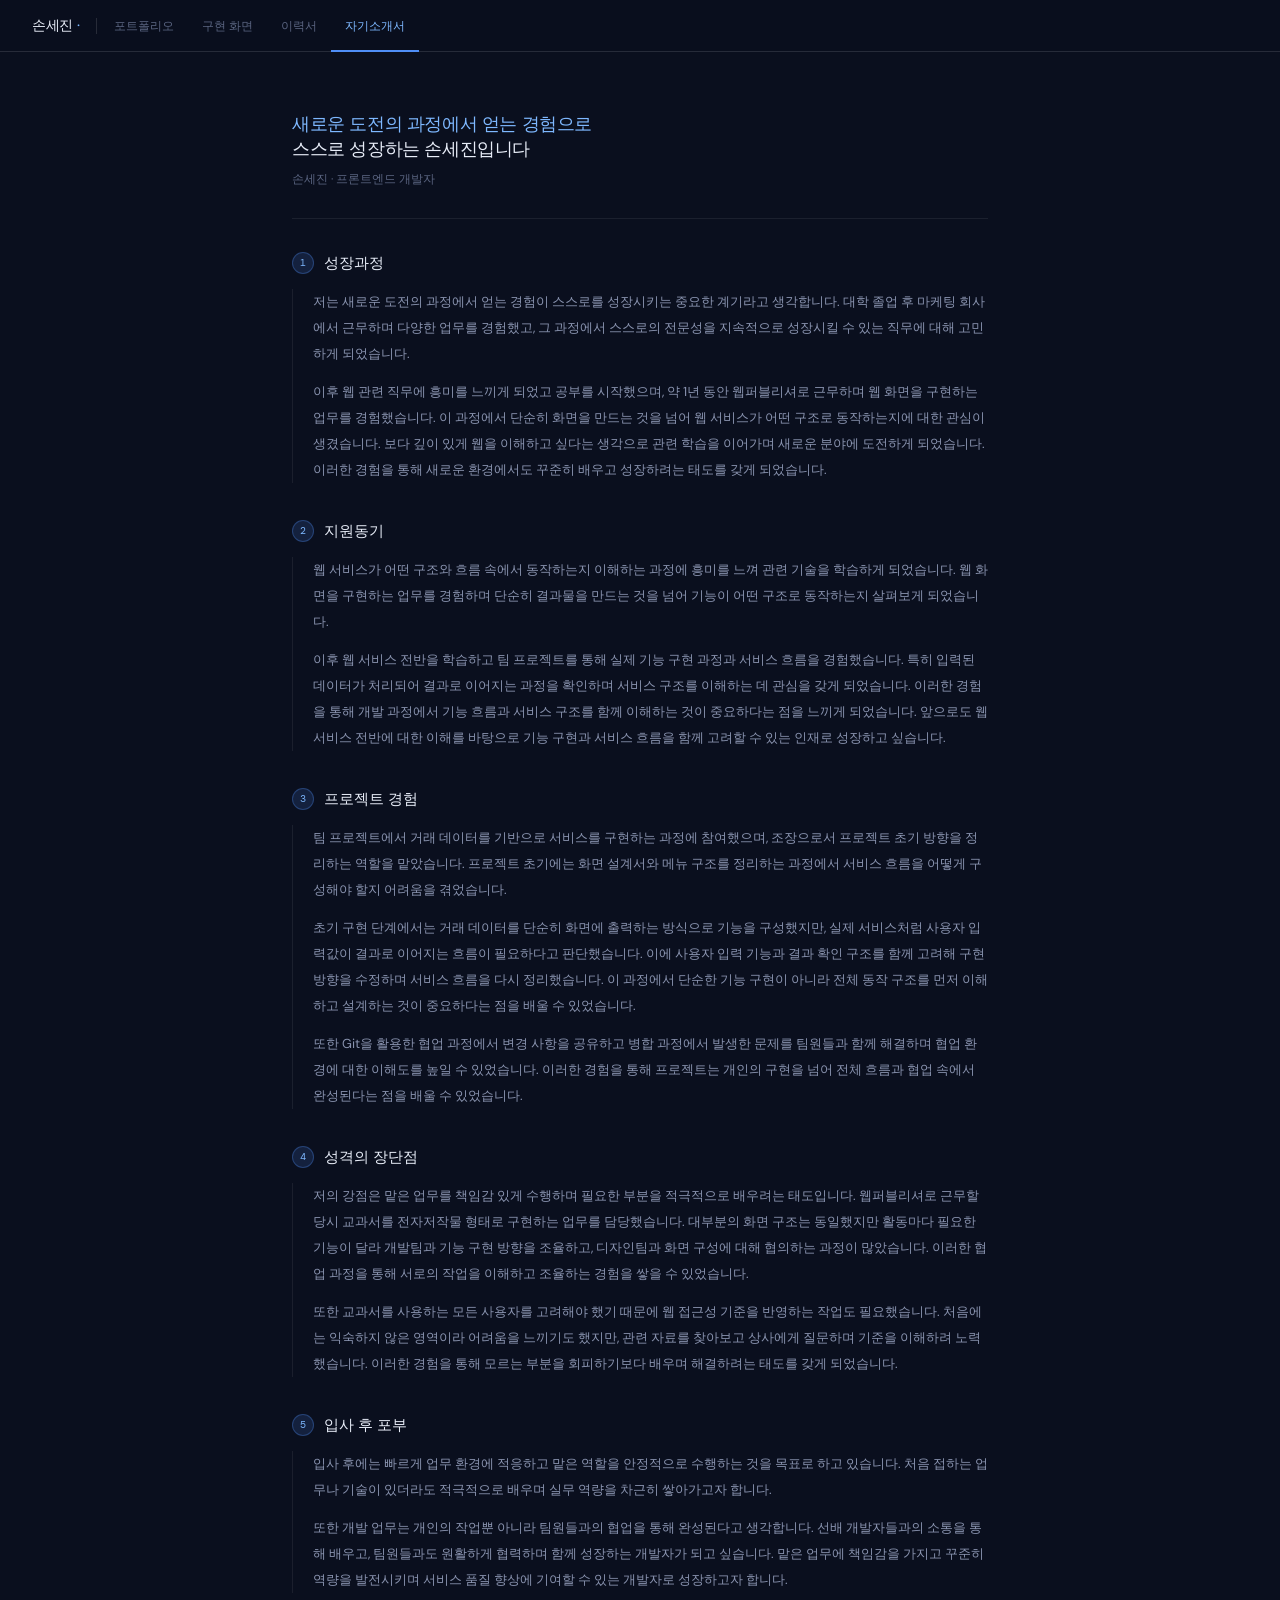
==== cover-letter.html @ 0fcbbf25 "Add files via upload" ====
<!DOCTYPE html>
<html lang="ko">
<head>
<meta charset="UTF-8">
<meta name="viewport" content="width=device-width, initial-scale=1.0">
<title>자기소개서 · 손세진</title>
<link rel="stylesheet" href="assets/nav.css">
<style>
.cover-wrap { max-width: 760px; margin: 0 auto; padding: 40px 32px 60px; }

.cover-top {
  padding-bottom: 28px; border-bottom: 0.5px solid var(--border); margin-bottom: 32px;
}
.cover-headline {
  font-size: 18px; font-weight: 300; color: var(--text);
  letter-spacing: -0.4px; line-height: 1.4; margin-bottom: 8px;
}
.cover-headline strong { font-weight: 500; color: var(--accent2); }
.cover-sub { font-size: 12px; color: var(--text3); }

.cover-item { margin-bottom: 36px; }
.cover-q {
  display: flex; align-items: center; gap: 10px; margin-bottom: 14px;
}
.cover-num {
  width: 22px; height: 22px; border-radius: 50%;
  background: var(--accent-dim); border: 0.5px solid rgba(79,142,247,0.3);
  display: flex; align-items: center; justify-content: center;
  font-family: var(--mono); font-size: 10px; color: var(--accent2);
  flex-shrink: 0;
}
.cover-q-title { font-size: 15px; font-weight: 500; color: var(--text); }
.cover-body {
  font-size: 13px; color: var(--text2); line-height: 2;
  padding-left: 32px;
  border-left: 1.5px solid var(--border);
  padding: 0 0 0 20px;
}
.cover-body p { margin-bottom: 12px; }
.cover-body p:last-child { margin-bottom: 0; }
</style>
</head>
<body>

<nav class="nav">
  <a href="index.html" class="nav-brand">손세진 <span>·</span></a>
  <div class="nav-sep"></div>
  <ul>
    <li><a href="index.html">포트폴리오</a></li>
    <li><a href="screens.html">구현 화면</a></li>
    <li><a href="resume.html">이력서</a></li>
    <li><a href="cover-letter.html" class="active">자기소개서</a></li>
  </ul>
</nav>

<div class="page">
<div class="cover-wrap">

  <div class="cover-top">
    <div class="cover-headline"><strong>새로운 도전의 과정에서 얻는 경험으로</strong><br>스스로 성장하는 손세진입니다</div>
    <div class="cover-sub">손세진 · 프론트엔드 개발자</div>
  </div>

  <div class="cover-item">
    <div class="cover-q">
      <div class="cover-num">1</div>
      <div class="cover-q-title">성장과정</div>
    </div>
    <div class="cover-body">
      <p>저는 새로운 도전의 과정에서 얻는 경험이 스스로를 성장시키는 중요한 계기라고 생각합니다. 대학 졸업 후 마케팅 회사에서 근무하며 다양한 업무를 경험했고, 그 과정에서 스스로의 전문성을 지속적으로 성장시킬 수 있는 직무에 대해 고민하게 되었습니다.</p>
      <p>이후 웹 관련 직무에 흥미를 느끼게 되었고 공부를 시작했으며, 약 1년 동안 웹퍼블리셔로 근무하며 웹 화면을 구현하는 업무를 경험했습니다. 이 과정에서 단순히 화면을 만드는 것을 넘어 웹 서비스가 어떤 구조로 동작하는지에 대한 관심이 생겼습니다. 보다 깊이 있게 웹을 이해하고 싶다는 생각으로 관련 학습을 이어가며 새로운 분야에 도전하게 되었습니다. 이러한 경험을 통해 새로운 환경에서도 꾸준히 배우고 성장하려는 태도를 갖게 되었습니다.</p>
    </div>
  </div>

  <div class="cover-item">
    <div class="cover-q">
      <div class="cover-num">2</div>
      <div class="cover-q-title">지원동기</div>
    </div>
    <div class="cover-body">
      <p>웹 서비스가 어떤 구조와 흐름 속에서 동작하는지 이해하는 과정에 흥미를 느껴 관련 기술을 학습하게 되었습니다. 웹 화면을 구현하는 업무를 경험하며 단순히 결과물을 만드는 것을 넘어 기능이 어떤 구조로 동작하는지 살펴보게 되었습니다.</p>
      <p>이후 웹 서비스 전반을 학습하고 팀 프로젝트를 통해 실제 기능 구현 과정과 서비스 흐름을 경험했습니다. 특히 입력된 데이터가 처리되어 결과로 이어지는 과정을 확인하며 서비스 구조를 이해하는 데 관심을 갖게 되었습니다. 이러한 경험을 통해 개발 과정에서 기능 흐름과 서비스 구조를 함께 이해하는 것이 중요하다는 점을 느끼게 되었습니다. 앞으로도 웹 서비스 전반에 대한 이해를 바탕으로 기능 구현과 서비스 흐름을 함께 고려할 수 있는 인재로 성장하고 싶습니다.</p>
    </div>
  </div>

  <div class="cover-item">
    <div class="cover-q">
      <div class="cover-num">3</div>
      <div class="cover-q-title">프로젝트 경험</div>
    </div>
    <div class="cover-body">
      <p>팀 프로젝트에서 거래 데이터를 기반으로 서비스를 구현하는 과정에 참여했으며, 조장으로서 프로젝트 초기 방향을 정리하는 역할을 맡았습니다. 프로젝트 초기에는 화면 설계서와 메뉴 구조를 정리하는 과정에서 서비스 흐름을 어떻게 구성해야 할지 어려움을 겪었습니다.</p>
      <p>초기 구현 단계에서는 거래 데이터를 단순히 화면에 출력하는 방식으로 기능을 구성했지만, 실제 서비스처럼 사용자 입력값이 결과로 이어지는 흐름이 필요하다고 판단했습니다. 이에 사용자 입력 기능과 결과 확인 구조를 함께 고려해 구현 방향을 수정하며 서비스 흐름을 다시 정리했습니다. 이 과정에서 단순한 기능 구현이 아니라 전체 동작 구조를 먼저 이해하고 설계하는 것이 중요하다는 점을 배울 수 있었습니다.</p>
      <p>또한 Git을 활용한 협업 과정에서 변경 사항을 공유하고 병합 과정에서 발생한 문제를 팀원들과 함께 해결하며 협업 환경에 대한 이해도를 높일 수 있었습니다. 이러한 경험을 통해 프로젝트는 개인의 구현을 넘어 전체 흐름과 협업 속에서 완성된다는 점을 배울 수 있었습니다.</p>
    </div>
  </div>

  <div class="cover-item">
    <div class="cover-q">
      <div class="cover-num">4</div>
      <div class="cover-q-title">성격의 장단점</div>
    </div>
    <div class="cover-body">
      <p>저의 강점은 맡은 업무를 책임감 있게 수행하며 필요한 부분을 적극적으로 배우려는 태도입니다. 웹퍼블리셔로 근무할 당시 교과서를 전자저작물 형태로 구현하는 업무를 담당했습니다. 대부분의 화면 구조는 동일했지만 활동마다 필요한 기능이 달라 개발팀과 기능 구현 방향을 조율하고, 디자인팀과 화면 구성에 대해 협의하는 과정이 많았습니다. 이러한 협업 과정을 통해 서로의 작업을 이해하고 조율하는 경험을 쌓을 수 있었습니다.</p>
      <p>또한 교과서를 사용하는 모든 사용자를 고려해야 했기 때문에 웹 접근성 기준을 반영하는 작업도 필요했습니다. 처음에는 익숙하지 않은 영역이라 어려움을 느끼기도 했지만, 관련 자료를 찾아보고 상사에게 질문하며 기준을 이해하려 노력했습니다. 이러한 경험을 통해 모르는 부분을 회피하기보다 배우며 해결하려는 태도를 갖게 되었습니다.</p>
    </div>
  </div>

  <div class="cover-item">
    <div class="cover-q">
      <div class="cover-num">5</div>
      <div class="cover-q-title">입사 후 포부</div>
    </div>
    <div class="cover-body">
      <p>입사 후에는 빠르게 업무 환경에 적응하고 맡은 역할을 안정적으로 수행하는 것을 목표로 하고 있습니다. 처음 접하는 업무나 기술이 있더라도 적극적으로 배우며 실무 역량을 차근히 쌓아가고자 합니다.</p>
      <p>또한 개발 업무는 개인의 작업뿐 아니라 팀원들과의 협업을 통해 완성된다고 생각합니다. 선배 개발자들과의 소통을 통해 배우고, 팀원들과도 원활하게 협력하며 함께 성장하는 개발자가 되고 싶습니다. 맡은 업무에 책임감을 가지고 꾸준히 역량을 발전시키며 서비스 품질 향상에 기여할 수 있는 개발자로 성장하고자 합니다.</p>
    </div>
  </div>

</div>
</div>
</body>
</html>
---- assets/nav.css ----
@import url('https://fonts.googleapis.com/css2?family=DM+Sans:wght@300;400;500&family=DM+Mono:wght@400;500&display=swap');

:root {
  --bg: #0a0f1e;
  --bg2: #0f1629;
  --bg3: #141d35;
  --surface: #1a2340;
  --surface2: #1f2a4a;
  --border: rgba(255,255,255,0.07);
  --border2: rgba(255,255,255,0.12);
  --text: #e8edf8;
  --text2: #8a94b0;
  --text3: #5a6480;
  --accent: #4f8ef7;
  --accent2: #7eb8ff;
  --accent-dim: rgba(79,142,247,0.15);
  --green: #3dd68c;
  --green-dim: rgba(61,214,140,0.12);
  --amber: #f5a623;
  --amber-dim: rgba(245,166,35,0.12);
  --red: #e5534b;
  --red-dim: rgba(229,83,75,0.12);
  --purple: #a78bfa;
  --purple-dim: rgba(167,139,250,0.12);
  --teal: #2dd4bf;
  --teal-dim: rgba(45,212,191,0.12);
  --radius: 10px;
  --radius-sm: 6px;
  --font: 'DM Sans', sans-serif;
  --mono: 'DM Mono', monospace;
}

* { box-sizing: border-box; margin: 0; padding: 0; }

body {
  background: var(--bg);
  color: var(--text);
  font-family: var(--font);
  font-size: 14px;
  line-height: 1.6;
  min-height: 100vh;
}

/* ── NAV ── */
.nav {
  position: fixed; top: 0; left: 0; right: 0; z-index: 200;
  height: 52px;
  background: rgba(10,15,30,0.88);
  backdrop-filter: blur(16px);
  border-bottom: 0.5px solid var(--border2);
  display: flex; align-items: center;
  padding: 0 32px;
  gap: 0;
}
.nav-brand {
  font-size: 14px; font-weight: 500;
  color: var(--text);
  text-decoration: none;
  letter-spacing: -0.3px;
  margin-right: 12px;
  white-space: nowrap;
}
.nav-brand span { color: var(--accent2); }
.nav-sep { width: 0.5px; height: 16px; background: var(--border2); margin: 0 4px; }
.nav ul { list-style: none; display: flex; align-items: center; gap: 0; }
.nav ul li a {
  display: block;
  font-size: 12px; font-weight: 400;
  color: var(--text3);
  text-decoration: none;
  padding: 0 14px;
  height: 52px; line-height: 52px;
  border-bottom: 2px solid transparent;
  transition: color .15s, border-color .15s;
  white-space: nowrap;
}
.nav ul li a:hover { color: var(--text2); }
.nav ul li a.active { color: var(--accent2); border-bottom-color: var(--accent); }

/* ── LAYOUT ── */
.page { padding: 72px 0 60px; max-width: 860px; margin: 0 auto; }
.inner { padding: 0 32px; }

/* ── SECTION LABEL ── */
.sec-label {
  font-size: 10px; font-weight: 500;
  color: var(--text3);
  letter-spacing: 0.1em;
  text-transform: uppercase;
  margin: 32px 0 12px;
}
.sec-label.first { margin-top: 0; }

/* ── DIVIDER ── */
.divider { height: 0.5px; background: var(--border); margin: 28px 0; }

/* ── SCROLLBAR ── */
::-webkit-scrollbar { width: 4px; }
::-webkit-scrollbar-track { background: transparent; }
::-webkit-scrollbar-thumb { background: var(--surface2); border-radius: 2px; }
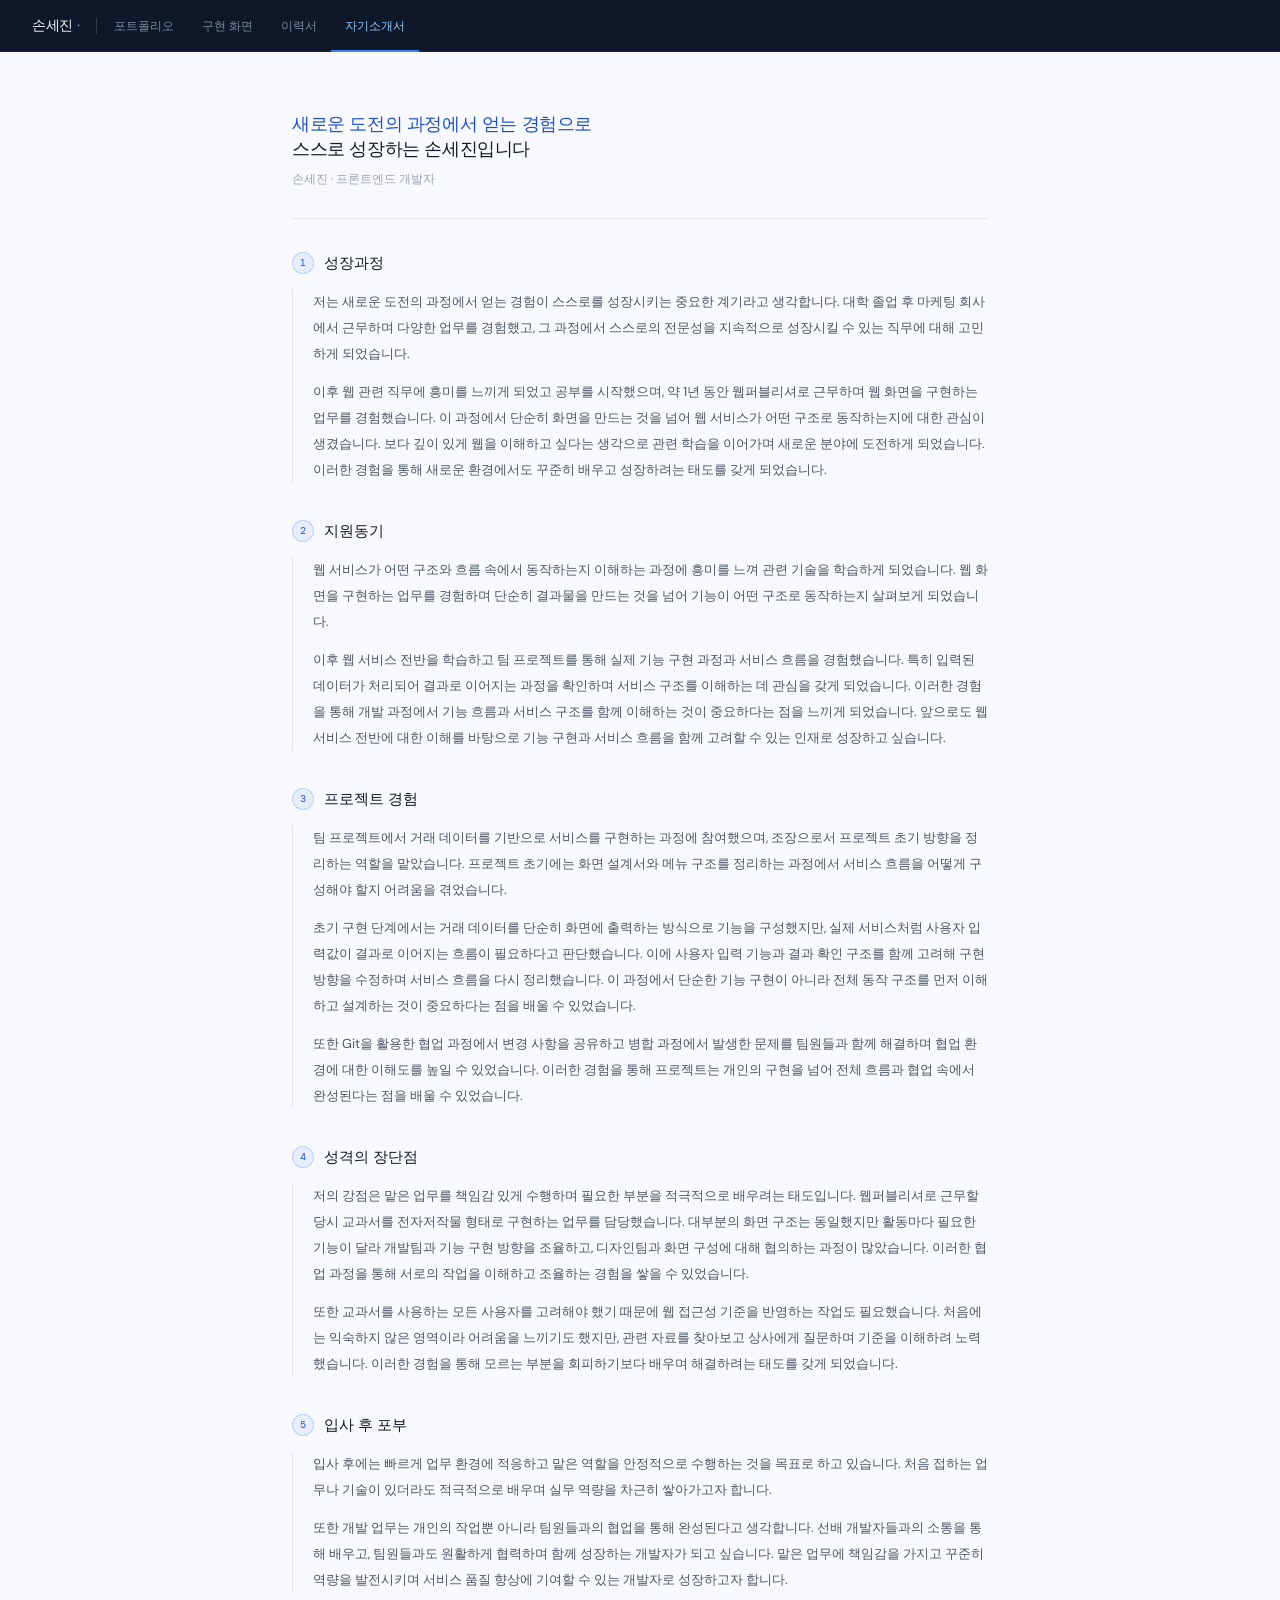
==== commit f7c6e0c0: "Add files via upload" ====
--- a/cover-letter.html
+++ b/cover-letter.html
@@ -38,6 +38,12 @@
 }
 .cover-body p { margin-bottom: 12px; }
 .cover-body p:last-child { margin-bottom: 0; }
+
+@media (max-width: 768px) {
+  .cover-wrap { padding: 28px 16px 40px; }
+  .cover-headline { font-size: 16px; }
+  .cover-body { font-size: 13px; }
+}
 </style>
 </head>
 <body>
--- a/assets/nav.css
+++ b/assets/nav.css
@@ -1,30 +1,40 @@
 @import url('https://fonts.googleapis.com/css2?family=DM+Sans:wght@300;400;500&family=DM+Mono:wght@400;500&display=swap');
 
 :root {
-  --bg: #0a0f1e;
-  --bg2: #0f1629;
-  --bg3: #141d35;
-  --surface: #1a2340;
-  --surface2: #1f2a4a;
-  --border: rgba(255,255,255,0.07);
-  --border2: rgba(255,255,255,0.12);
-  --text: #e8edf8;
-  --text2: #8a94b0;
-  --text3: #5a6480;
-  --accent: #4f8ef7;
-  --accent2: #7eb8ff;
-  --accent-dim: rgba(79,142,247,0.15);
-  --green: #3dd68c;
-  --green-dim: rgba(61,214,140,0.12);
-  --amber: #f5a623;
-  --amber-dim: rgba(245,166,35,0.12);
-  --red: #e5534b;
-  --red-dim: rgba(229,83,75,0.12);
-  --purple: #a78bfa;
-  --purple-dim: rgba(167,139,250,0.12);
-  --teal: #2dd4bf;
-  --teal-dim: rgba(45,212,191,0.12);
-  --radius: 10px;
+  /* 배경 */
+  --bg:       #f8f9fc;
+  --bg2:      #ffffff;
+  --bg3:      #f1f3f8;
+  --surface:  #ffffff;
+  --surface2: #f4f5f9;
+
+  /* 테두리 */
+  --border:   rgba(0,0,0,0.07);
+  --border2:  rgba(0,0,0,0.13);
+
+  /* 텍스트 */
+  --text:     #111827;
+  --text2:    #4b5563;
+  --text3:    #9ca3af;
+
+  /* 액센트 */
+  --accent:     #2563eb;
+  --accent2:    #1d4ed8;
+  --accent-dim: rgba(37,99,235,0.08);
+
+  /* 시맨틱 */
+  --green:      #059669;
+  --green-dim:  rgba(5,150,105,0.08);
+  --amber:      #d97706;
+  --amber-dim:  rgba(217,119,6,0.08);
+  --red:        #dc2626;
+  --red-dim:    rgba(220,38,38,0.08);
+  --purple:     #7c3aed;
+  --purple-dim: rgba(124,58,237,0.08);
+  --teal:       #0d9488;
+  --teal-dim:   rgba(13,148,136,0.08);
+
+  --radius:    10px;
   --radius-sm: 6px;
   --font: 'DM Sans', sans-serif;
   --mono: 'DM Mono', monospace;
@@ -41,32 +51,30 @@
   min-height: 100vh;
 }
 
-/* ── NAV ── */
+/* ── NAV (네비만 짙은 다크) ── */
 .nav {
   position: fixed; top: 0; left: 0; right: 0; z-index: 200;
   height: 52px;
-  background: rgba(10,15,30,0.88);
-  backdrop-filter: blur(16px);
-  border-bottom: 0.5px solid var(--border2);
+  background: #0f172a;
+  border-bottom: 1px solid rgba(255,255,255,0.06);
   display: flex; align-items: center;
   padding: 0 32px;
-  gap: 0;
 }
 .nav-brand {
   font-size: 14px; font-weight: 500;
-  color: var(--text);
+  color: #f1f5f9;
   text-decoration: none;
   letter-spacing: -0.3px;
   margin-right: 12px;
   white-space: nowrap;
 }
-.nav-brand span { color: var(--accent2); }
-.nav-sep { width: 0.5px; height: 16px; background: var(--border2); margin: 0 4px; }
+.nav-brand span { color: #60a5fa; }
+.nav-sep { width: 0.5px; height: 16px; background: rgba(255,255,255,0.15); margin: 0 4px; }
 .nav ul { list-style: none; display: flex; align-items: center; gap: 0; }
 .nav ul li a {
   display: block;
   font-size: 12px; font-weight: 400;
-  color: var(--text3);
+  color: rgba(180,196,218,0.65);
   text-decoration: none;
   padding: 0 14px;
   height: 52px; line-height: 52px;
@@ -74,12 +82,25 @@
   transition: color .15s, border-color .15s;
   white-space: nowrap;
 }
-.nav ul li a:hover { color: var(--text2); }
-.nav ul li a.active { color: var(--accent2); border-bottom-color: var(--accent); }
+.nav ul li a:hover  { color: #cbd5e1; }
+.nav ul li a.active { color: #93c5fd; border-bottom-color: #3b82f6; }
 
 /* ── LAYOUT ── */
-.page { padding: 72px 0 60px; max-width: 860px; margin: 0 auto; }
-.inner { padding: 0 32px; }
+.page { padding: 72px 0 60px; max-width: 1100px; margin: 0 auto; }
+.inner { padding: 0 40px; }
+
+/* ── RESPONSIVE ── */
+@media (max-width: 1140px) {
+  .page { padding: 72px 20px 60px; }
+  .inner { padding: 0 20px; }
+}
+@media (max-width: 768px) {
+  .page { padding: 64px 0 40px; }
+  .inner { padding: 0 16px; }
+  .nav { padding: 0 16px; }
+  .nav-brand { font-size: 13px; margin-right: 8px; }
+  .nav ul li a { padding: 0 9px; font-size: 11px; }
+}
 
 /* ── SECTION LABEL ── */
 .sec-label {
@@ -87,14 +108,14 @@
   color: var(--text3);
   letter-spacing: 0.1em;
   text-transform: uppercase;
-  margin: 32px 0 12px;
+  margin: 32px 0 10px;
 }
 .sec-label.first { margin-top: 0; }
 
 /* ── DIVIDER ── */
-.divider { height: 0.5px; background: var(--border); margin: 28px 0; }
+.divider { height: 1px; background: var(--border); margin: 28px 0; }
 
 /* ── SCROLLBAR ── */
 ::-webkit-scrollbar { width: 4px; }
 ::-webkit-scrollbar-track { background: transparent; }
-::-webkit-scrollbar-thumb { background: var(--surface2); border-radius: 2px; }
+::-webkit-scrollbar-thumb { background: #d1d5db; border-radius: 2px; }
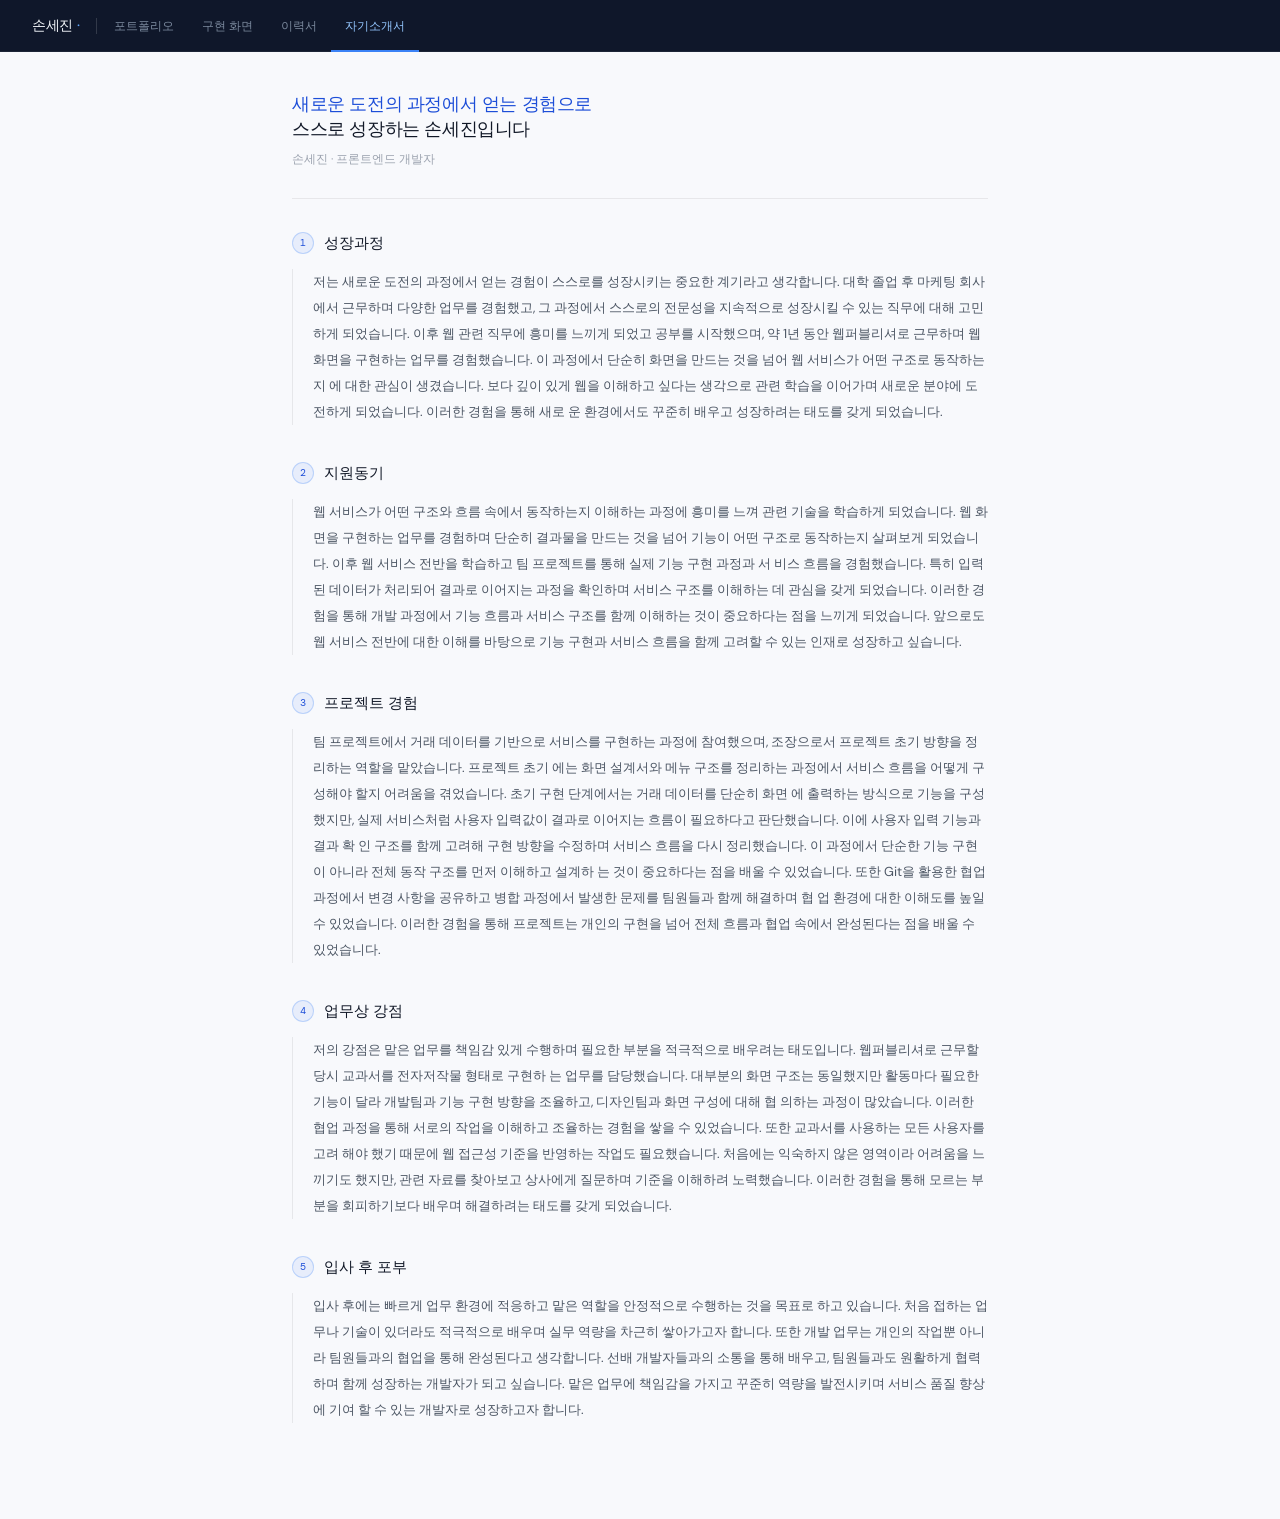
==== commit 4ce6b6d6: "수정" ====
--- a/cover-letter.html
+++ b/cover-letter.html
@@ -3,7 +3,8 @@
 <head>
 <meta charset="UTF-8">
 <meta name="viewport" content="width=device-width, initial-scale=1.0">
-<title>자기소개서 · 손세진</title>
+<title>손세진 · 자기소개서</title>
+<link rel="icon" type="image/svg+xml" href="assets/favicon.svg">
 <link rel="stylesheet" href="assets/nav.css">
 <style>
 .cover-wrap { max-width: 760px; margin: 0 auto; padding: 40px 32px 60px; }
@@ -73,8 +74,12 @@
       <div class="cover-q-title">성장과정</div>
     </div>
     <div class="cover-body">
-      <p>저는 새로운 도전의 과정에서 얻는 경험이 스스로를 성장시키는 중요한 계기라고 생각합니다. 대학 졸업 후 마케팅 회사에서 근무하며 다양한 업무를 경험했고, 그 과정에서 스스로의 전문성을 지속적으로 성장시킬 수 있는 직무에 대해 고민하게 되었습니다.</p>
-      <p>이후 웹 관련 직무에 흥미를 느끼게 되었고 공부를 시작했으며, 약 1년 동안 웹퍼블리셔로 근무하며 웹 화면을 구현하는 업무를 경험했습니다. 이 과정에서 단순히 화면을 만드는 것을 넘어 웹 서비스가 어떤 구조로 동작하는지에 대한 관심이 생겼습니다. 보다 깊이 있게 웹을 이해하고 싶다는 생각으로 관련 학습을 이어가며 새로운 분야에 도전하게 되었습니다. 이러한 경험을 통해 새로운 환경에서도 꾸준히 배우고 성장하려는 태도를 갖게 되었습니다.</p>
+      <p>저는 새로운 도전의 과정에서 얻는 경험이 스스로를 성장시키는 중요한 계기라고 생각합니다. 대학 졸업 후 마케팅 회사에서 근무하며 다양한 업무를 경험했고,
+        그 과정에서 스스로의 전문성을 지속적으로 성장시킬 수 있는 직무에 대해 고민하게 되었습니다. 이후 웹 관련 직무에 흥미를 느끼게 되었고 공부를 시작했으며,
+        약 1년 동안 웹퍼블리셔로 근무하며 웹 화면을 구현하는 업무를 경험했습니다. 이 과정에서 단순히 화면을 만드는 것을 넘어 웹 서비스가 어떤 구조로 동작하는지
+        에 대한 관심이 생겼습니다. 보다 깊이 있게 웹을 이해하고 싶다는 생각으로 관련 학습을 이어가며 새로운 분야에 도전하게 되었습니다. 이러한 경험을 통해 새로
+        운 환경에서도 꾸준히 배우고 성장하려는 태도를 갖게 되었습니다.
+      </p>
     </div>
   </div>
 
@@ -84,8 +89,12 @@
       <div class="cover-q-title">지원동기</div>
     </div>
     <div class="cover-body">
-      <p>웹 서비스가 어떤 구조와 흐름 속에서 동작하는지 이해하는 과정에 흥미를 느껴 관련 기술을 학습하게 되었습니다. 웹 화면을 구현하는 업무를 경험하며 단순히 결과물을 만드는 것을 넘어 기능이 어떤 구조로 동작하는지 살펴보게 되었습니다.</p>
-      <p>이후 웹 서비스 전반을 학습하고 팀 프로젝트를 통해 실제 기능 구현 과정과 서비스 흐름을 경험했습니다. 특히 입력된 데이터가 처리되어 결과로 이어지는 과정을 확인하며 서비스 구조를 이해하는 데 관심을 갖게 되었습니다. 이러한 경험을 통해 개발 과정에서 기능 흐름과 서비스 구조를 함께 이해하는 것이 중요하다는 점을 느끼게 되었습니다. 앞으로도 웹 서비스 전반에 대한 이해를 바탕으로 기능 구현과 서비스 흐름을 함께 고려할 수 있는 인재로 성장하고 싶습니다.</p>
+      <p>웹 서비스가 어떤 구조와 흐름 속에서 동작하는지 이해하는 과정에 흥미를 느껴 관련 기술을 학습하게 되었습니다. 웹 화면을 구현하는 업무를 경험하며 단순히
+        결과물을 만드는 것을 넘어 기능이 어떤 구조로 동작하는지 살펴보게 되었습니다. 이후 웹 서비스 전반을 학습하고 팀 프로젝트를 통해 실제 기능 구현 과정과 서
+        비스 흐름을 경험했습니다. 특히 입력된 데이터가 처리되어 결과로 이어지는 과정을 확인하며 서비스 구조를 이해하는 데 관심을 갖게 되었습니다. 이러한 경험을
+        통해 개발 과정에서 기능 흐름과 서비스 구조를 함께 이해하는 것이 중요하다는 점을 느끼게 되었습니다. 앞으로도 웹 서비스 전반에 대한 이해를 바탕으로 기능
+        구현과 서비스 흐름을 함께 고려할 수 있는 인재로 성장하고 싶습니다.
+      </p>
     </div>
   </div>
 
@@ -95,20 +104,26 @@
       <div class="cover-q-title">프로젝트 경험</div>
     </div>
     <div class="cover-body">
-      <p>팀 프로젝트에서 거래 데이터를 기반으로 서비스를 구현하는 과정에 참여했으며, 조장으로서 프로젝트 초기 방향을 정리하는 역할을 맡았습니다. 프로젝트 초기에는 화면 설계서와 메뉴 구조를 정리하는 과정에서 서비스 흐름을 어떻게 구성해야 할지 어려움을 겪었습니다.</p>
-      <p>초기 구현 단계에서는 거래 데이터를 단순히 화면에 출력하는 방식으로 기능을 구성했지만, 실제 서비스처럼 사용자 입력값이 결과로 이어지는 흐름이 필요하다고 판단했습니다. 이에 사용자 입력 기능과 결과 확인 구조를 함께 고려해 구현 방향을 수정하며 서비스 흐름을 다시 정리했습니다. 이 과정에서 단순한 기능 구현이 아니라 전체 동작 구조를 먼저 이해하고 설계하는 것이 중요하다는 점을 배울 수 있었습니다.</p>
-      <p>또한 Git을 활용한 협업 과정에서 변경 사항을 공유하고 병합 과정에서 발생한 문제를 팀원들과 함께 해결하며 협업 환경에 대한 이해도를 높일 수 있었습니다. 이러한 경험을 통해 프로젝트는 개인의 구현을 넘어 전체 흐름과 협업 속에서 완성된다는 점을 배울 수 있었습니다.</p>
+      <p>팀 프로젝트에서 거래 데이터를 기반으로 서비스를 구현하는 과정에 참여했으며, 조장으로서 프로젝트 초기 방향을 정리하는 역할을 맡았습니다. 프로젝트 초기
+        에는 화면 설계서와 메뉴 구조를 정리하는 과정에서 서비스 흐름을 어떻게 구성해야 할지 어려움을 겪었습니다. 초기 구현 단계에서는 거래 데이터를 단순히 화면
+        에 출력하는 방식으로 기능을 구성했지만, 실제 서비스처럼 사용자 입력값이 결과로 이어지는 흐름이 필요하다고 판단했습니다. 이에 사용자 입력 기능과 결과 확
+        인 구조를 함께 고려해 구현 방향을 수정하며 서비스 흐름을 다시 정리했습니다. 이 과정에서 단순한 기능 구현이 아니라 전체 동작 구조를 먼저 이해하고 설계하
+        는 것이 중요하다는 점을 배울 수 있었습니다. 또한 Git을 활용한 협업 과정에서 변경 사항을 공유하고 병합 과정에서 발생한 문제를 팀원들과 함께 해결하며 협
+        업 환경에 대한 이해도를 높일 수 있었습니다. 이러한 경험을 통해 프로젝트는 개인의 구현을 넘어 전체 흐름과 협업 속에서 완성된다는 점을 배울 수 있었습니다.</p>
     </div>
   </div>
 
   <div class="cover-item">
     <div class="cover-q">
       <div class="cover-num">4</div>
-      <div class="cover-q-title">성격의 장단점</div>
+      <div class="cover-q-title">업무상 강점</div>
     </div>
     <div class="cover-body">
-      <p>저의 강점은 맡은 업무를 책임감 있게 수행하며 필요한 부분을 적극적으로 배우려는 태도입니다. 웹퍼블리셔로 근무할 당시 교과서를 전자저작물 형태로 구현하는 업무를 담당했습니다. 대부분의 화면 구조는 동일했지만 활동마다 필요한 기능이 달라 개발팀과 기능 구현 방향을 조율하고, 디자인팀과 화면 구성에 대해 협의하는 과정이 많았습니다. 이러한 협업 과정을 통해 서로의 작업을 이해하고 조율하는 경험을 쌓을 수 있었습니다.</p>
-      <p>또한 교과서를 사용하는 모든 사용자를 고려해야 했기 때문에 웹 접근성 기준을 반영하는 작업도 필요했습니다. 처음에는 익숙하지 않은 영역이라 어려움을 느끼기도 했지만, 관련 자료를 찾아보고 상사에게 질문하며 기준을 이해하려 노력했습니다. 이러한 경험을 통해 모르는 부분을 회피하기보다 배우며 해결하려는 태도를 갖게 되었습니다.</p>
+      <p>저의 강점은 맡은 업무를 책임감 있게 수행하며 필요한 부분을 적극적으로 배우려는 태도입니다. 웹퍼블리셔로 근무할 당시 교과서를 전자저작물 형태로 구현하
+        는 업무를 담당했습니다. 대부분의 화면 구조는 동일했지만 활동마다 필요한 기능이 달라 개발팀과 기능 구현 방향을 조율하고, 디자인팀과 화면 구성에 대해 협
+        의하는 과정이 많았습니다. 이러한 협업 과정을 통해 서로의 작업을 이해하고 조율하는 경험을 쌓을 수 있었습니다. 또한 교과서를 사용하는 모든 사용자를 고려
+        해야 했기 때문에 웹 접근성 기준을 반영하는 작업도 필요했습니다. 처음에는 익숙하지 않은 영역이라 어려움을 느끼기도 했지만, 관련 자료를 찾아보고 상사에게
+        질문하며 기준을 이해하려 노력했습니다. 이러한 경험을 통해 모르는 부분을 회피하기보다 배우며 해결하려는 태도를 갖게 되었습니다.</p>
     </div>
   </div>
 
@@ -118,8 +133,10 @@
       <div class="cover-q-title">입사 후 포부</div>
     </div>
     <div class="cover-body">
-      <p>입사 후에는 빠르게 업무 환경에 적응하고 맡은 역할을 안정적으로 수행하는 것을 목표로 하고 있습니다. 처음 접하는 업무나 기술이 있더라도 적극적으로 배우며 실무 역량을 차근히 쌓아가고자 합니다.</p>
-      <p>또한 개발 업무는 개인의 작업뿐 아니라 팀원들과의 협업을 통해 완성된다고 생각합니다. 선배 개발자들과의 소통을 통해 배우고, 팀원들과도 원활하게 협력하며 함께 성장하는 개발자가 되고 싶습니다. 맡은 업무에 책임감을 가지고 꾸준히 역량을 발전시키며 서비스 품질 향상에 기여할 수 있는 개발자로 성장하고자 합니다.</p>
+      <p>입사 후에는 빠르게 업무 환경에 적응하고 맡은 역할을 안정적으로 수행하는 것을 목표로 하고 있습니다. 처음 접하는 업무나 기술이 있더라도 적극적으로 배우며
+        실무 역량을 차근히 쌓아가고자 합니다. 또한 개발 업무는 개인의 작업뿐 아니라 팀원들과의 협업을 통해 완성된다고 생각합니다. 선배 개발자들과의 소통을 통해
+        배우고, 팀원들과도 원활하게 협력하며 함께 성장하는 개발자가 되고 싶습니다. 맡은 업무에 책임감을 가지고 꾸준히 역량을 발전시키며 서비스 품질 향상에 기여
+        할 수 있는 개발자로 성장하고자 합니다.</p>
     </div>
   </div>
 
--- a/assets/nav.css
+++ b/assets/nav.css
@@ -46,7 +46,7 @@
   background: var(--bg);
   color: var(--text);
   font-family: var(--font);
-  font-size: 14px;
+  font-size: 15px;
   line-height: 1.6;
   min-height: 100vh;
 }
@@ -86,11 +86,11 @@
 .nav ul li a.active { color: #93c5fd; border-bottom-color: #3b82f6; }
 
 /* ── LAYOUT ── */
-.page { padding: 72px 0 60px; max-width: 1100px; margin: 0 auto; }
+.page { padding-top: 52px; }
 .inner { padding: 0 40px; }
 
 /* ── RESPONSIVE ── */
-@media (max-width: 1140px) {
+@media (max-width: 1020px) {
   .page { padding: 72px 20px 60px; }
   .inner { padding: 0 20px; }
 }
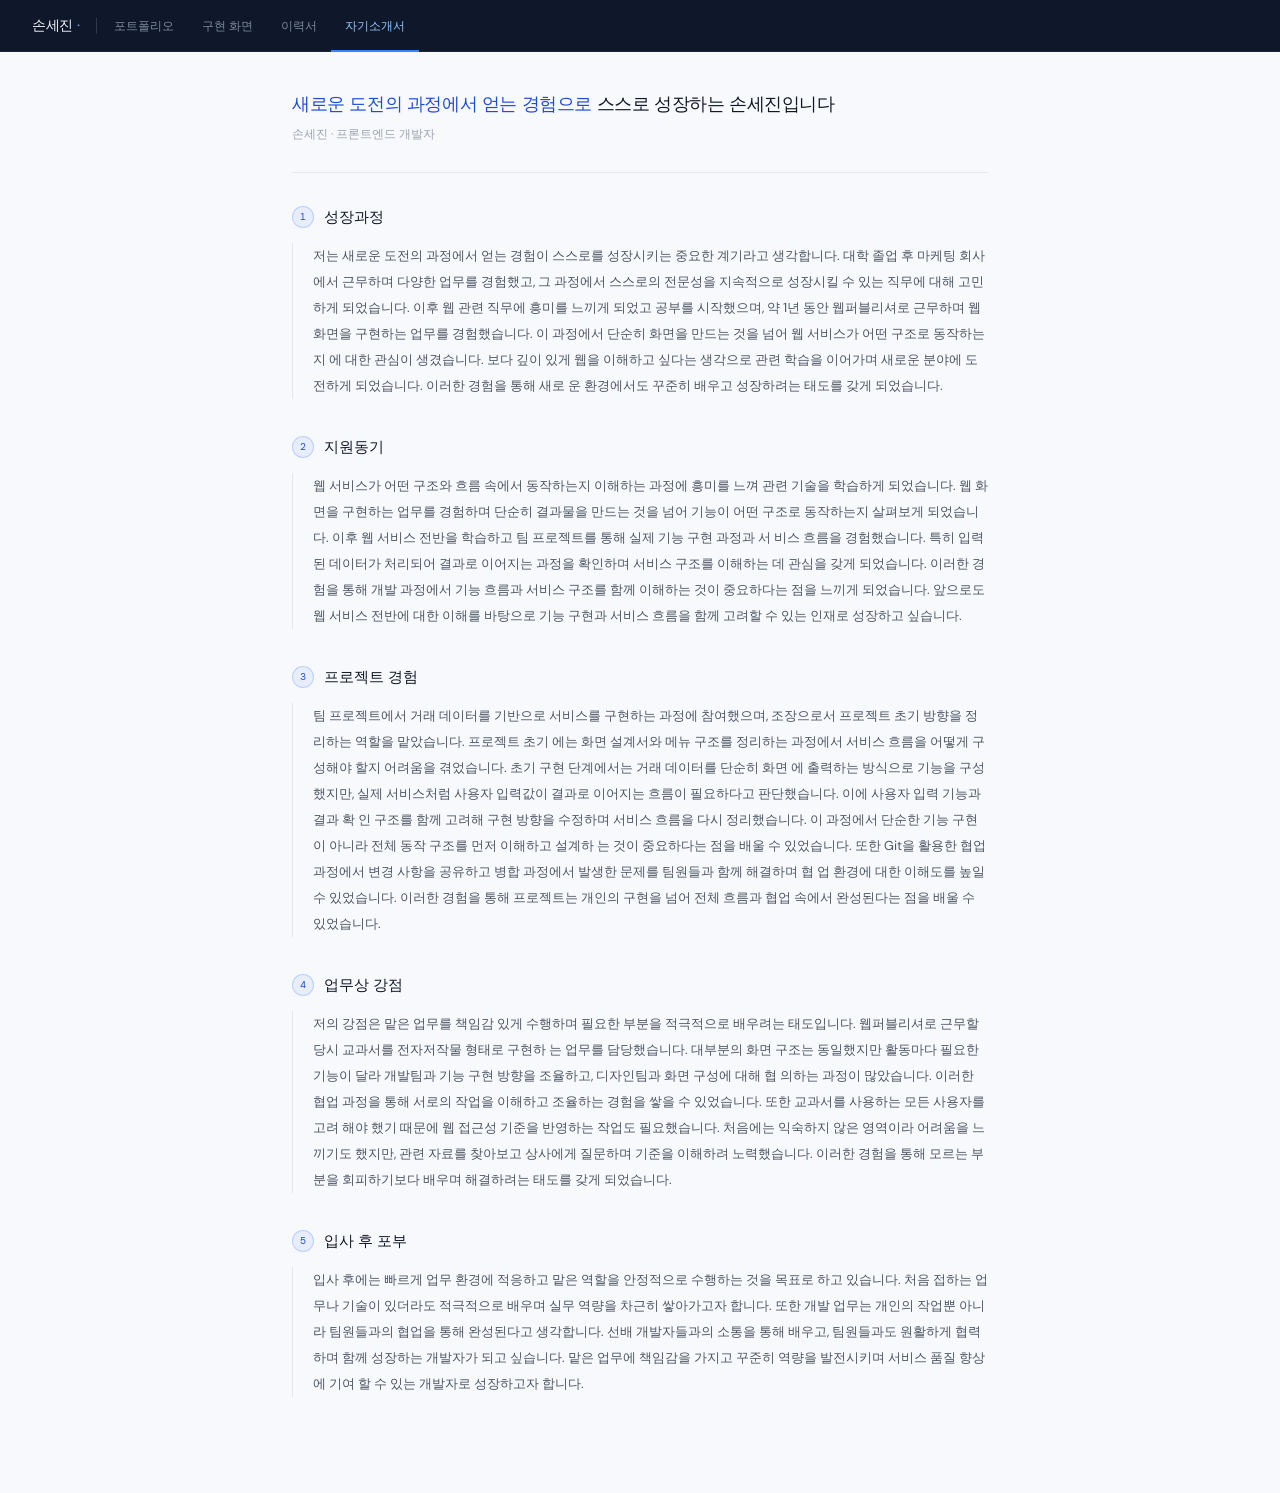
==== commit da19f04c: "수정" ====
--- a/cover-letter.html
+++ b/cover-letter.html
@@ -64,7 +64,7 @@
 <div class="cover-wrap">
 
   <div class="cover-top">
-    <div class="cover-headline"><strong>새로운 도전의 과정에서 얻는 경험으로</strong><br>스스로 성장하는 손세진입니다</div>
+    <div class="cover-headline"><strong>새로운 도전의 과정에서 얻는 경험으로</strong> 스스로 성장하는 손세진입니다</div>
     <div class="cover-sub">손세진 · 프론트엔드 개발자</div>
   </div>
 
